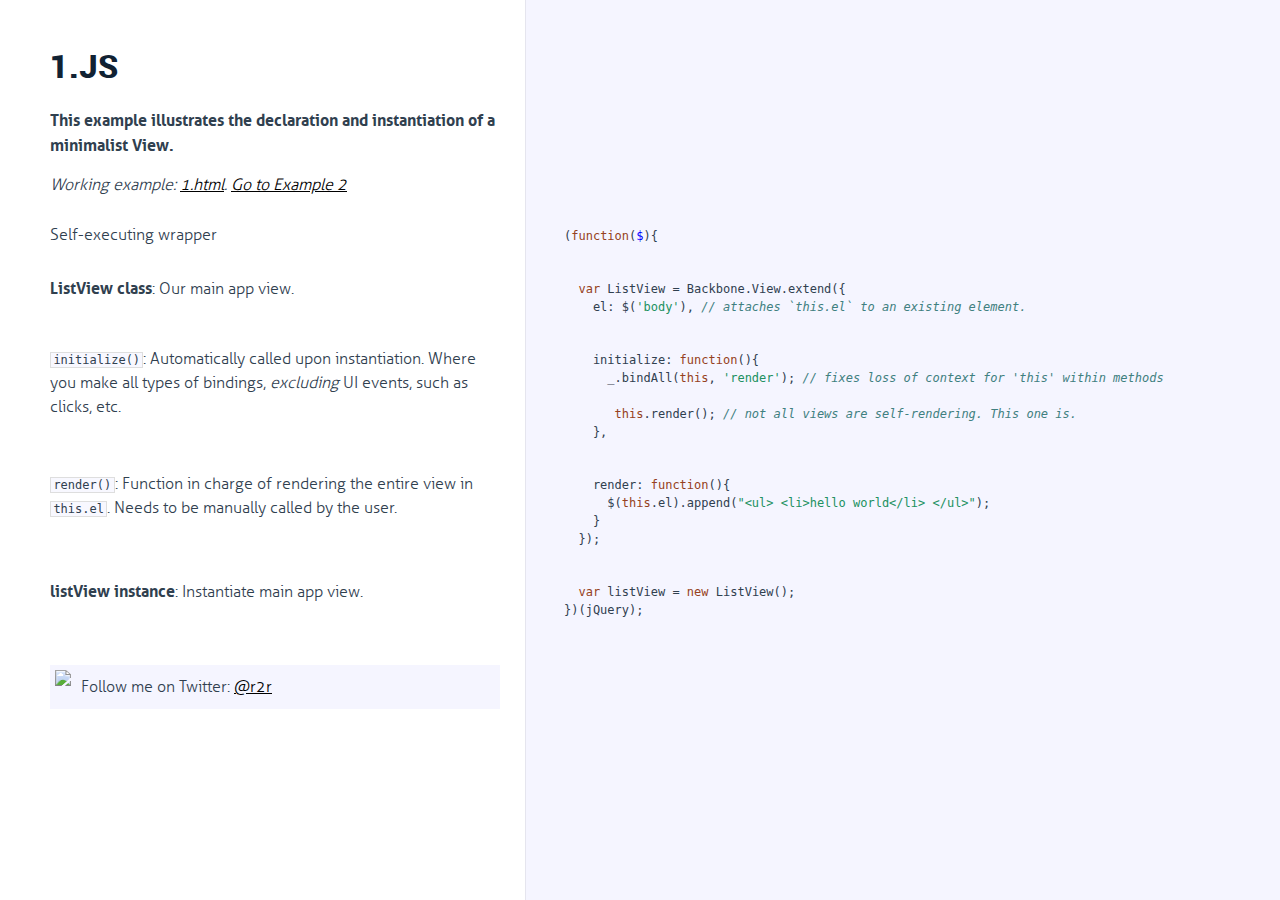
==== docs/1.html @ 9b4add36 "add fonts" ====
<!DOCTYPE html>

<html>
<head>
  <title>1.js</title>
  <meta http-equiv="content-type" content="text/html; charset=UTF-8">
  <meta name="viewport" content="width=device-width, target-densitydpi=160dpi, initial-scale=1.0; maximum-scale=1.0; user-scalable=0;">
  <link rel="stylesheet" media="all" href="docco.css" />
</head>
<body>
  <div id="container">
    <div id="background"></div>
    
    <ul class="sections">
        
          <li id="title">
              <div class="annotation">
                  <h1>1.js</h1>
              </div>
          </li>
        
        
        
        <li id="section-1">
            <div class="annotation">
              
              <div class="pilwrap ">
                <a class="pilcrow" href="#section-1">&#182;</a>
              </div>
              <p><strong>This example illustrates the declaration and instantiation of a minimalist View.</strong></p>
<p><em>Working example: <a href="../1.html">1.html</a>.</em>
<em><a href="2.html">Go to Example 2</a></em></p>

            </div>
            
        </li>
        
        
        <li id="section-2">
            <div class="annotation">
              
              <div class="pilwrap ">
                <a class="pilcrow" href="#section-2">&#182;</a>
              </div>
              <p>Self-executing wrapper</p>

            </div>
            
            <div class="content"><div class='highlight'><pre>(<span class="hljs-function"><span class="hljs-keyword">function</span>(<span class="hljs-params">$</span>)</span>{</pre></div></div>
            
        </li>
        
        
        <li id="section-3">
            <div class="annotation">
              
              <div class="pilwrap ">
                <a class="pilcrow" href="#section-3">&#182;</a>
              </div>
              <p><strong>ListView class</strong>: Our main app view.</p>

            </div>
            
            <div class="content"><div class='highlight'><pre>  <span class="hljs-keyword">var</span> ListView = Backbone.View.extend({
    el: $(<span class="hljs-string">'body'</span>), <span class="hljs-comment">// attaches `this.el` to an existing element.</span></pre></div></div>
            
        </li>
        
        
        <li id="section-4">
            <div class="annotation">
              
              <div class="pilwrap ">
                <a class="pilcrow" href="#section-4">&#182;</a>
              </div>
              <p><code>initialize()</code>: Automatically called upon instantiation. Where you make all types of bindings, <em>excluding</em> UI events, such as clicks, etc.</p>

            </div>
            
            <div class="content"><div class='highlight'><pre>    initialize: <span class="hljs-function"><span class="hljs-keyword">function</span>(<span class="hljs-params"></span>)</span>{
      _.bindAll(<span class="hljs-keyword">this</span>, <span class="hljs-string">'render'</span>); <span class="hljs-comment">// fixes loss of context for 'this' within methods</span>

       <span class="hljs-keyword">this</span>.render(); <span class="hljs-comment">// not all views are self-rendering. This one is.</span>
    },</pre></div></div>
            
        </li>
        
        
        <li id="section-5">
            <div class="annotation">
              
              <div class="pilwrap ">
                <a class="pilcrow" href="#section-5">&#182;</a>
              </div>
              <p><code>render()</code>: Function in charge of rendering the entire view in <code>this.el</code>. Needs to be manually called by the user.</p>

            </div>
            
            <div class="content"><div class='highlight'><pre>    render: <span class="hljs-function"><span class="hljs-keyword">function</span>(<span class="hljs-params"></span>)</span>{
      $(<span class="hljs-keyword">this</span>.el).append(<span class="hljs-string">"&lt;ul&gt; &lt;li&gt;hello world&lt;/li&gt; &lt;/ul&gt;"</span>);
    }
  });</pre></div></div>
            
        </li>
        
        
        <li id="section-6">
            <div class="annotation">
              
              <div class="pilwrap ">
                <a class="pilcrow" href="#section-6">&#182;</a>
              </div>
              <p><strong>listView instance</strong>: Instantiate main app view.</p>

            </div>
            
            <div class="content"><div class='highlight'><pre>  <span class="hljs-keyword">var</span> listView = <span class="hljs-keyword">new</span> ListView();
})(jQuery);</pre></div></div>
            
        </li>
        
        
        <li id="section-7">
            <div class="annotation">
              
              <div class="pilwrap ">
                <a class="pilcrow" href="#section-7">&#182;</a>
              </div>
              <p><div style="float:left; margin-bottom:40px;"><img style="width:36px; margin:5px 10px 0 5px;" src="https://g.twimg.com/Twitter_logo_blue.png"/></div> <div style="background:rgb(245,245,255); padding:10px;">Follow me on Twitter: <a target="_blank" href="http://twitter.com/r2r">@r2r</a> </div></p>
<script>
  if (window.location.href.search(/\?x/) < 0) {
    var _gaq = _gaq || [];
    _gaq.push(['_setAccount', 'UA-924459-7']);
    _gaq.push(['_trackPageview']);
    (function() {
      var ga = document.createElement('script'); ga.type = 'text/javascript'; ga.async = true;
      ga.src = ('https:' == document.location.protocol ? 'https://ssl' : 'http://www') + '.google-analytics.com/ga.js';
      var s = document.getElementsByTagName('script')[0]; s.parentNode.insertBefore(ga, s);
    })();
  }
</script>

            </div>
            
        </li>
        
    </ul>
  </div>
</body>
</html>
---- docs/docco.css ----
/*--------------------- Typography ----------------------------*/

@font-face {
    font-family: 'aller-light';
    src: url('public/fonts/aller-light.eot');
    src: url('public/fonts/aller-light.eot?#iefix') format('embedded-opentype'),
         url('public/fonts/aller-light.woff') format('woff'),
         url('public/fonts/aller-light.ttf') format('truetype');
    font-weight: normal;
    font-style: normal;
}

@font-face {
    font-family: 'aller-bold';
    src: url('public/fonts/aller-bold.eot');
    src: url('public/fonts/aller-bold.eot?#iefix') format('embedded-opentype'),
         url('public/fonts/aller-bold.woff') format('woff'),
         url('public/fonts/aller-bold.ttf') format('truetype');
    font-weight: normal;
    font-style: normal;
}

@font-face {
    font-family: 'roboto-black';
    src: url('public/fonts/roboto-black.eot');
    src: url('public/fonts/roboto-black.eot?#iefix') format('embedded-opentype'),
         url('public/fonts/roboto-black.woff') format('woff'),
         url('public/fonts/roboto-black.ttf') format('truetype');
    font-weight: normal;
    font-style: normal;
}

/*--------------------- Layout ----------------------------*/
html { height: 100%; }
body {
  font-family: "aller-light";
  font-size: 14px;
  line-height: 18px;
  color: #30404f;
  margin: 0; padding: 0;
  height:100%;
}
#container { min-height: 100%; }

a {
  color: #000;
}

b, strong {
  font-weight: normal;
  font-family: "aller-bold";
}

p {
  margin: 15px 0 0px;
}
  .annotation ul, .annotation ol {
    margin: 25px 0;
  }
    .annotation ul li, .annotation ol li {
      font-size: 14px;
      line-height: 18px;
      margin: 10px 0;
    }

h1, h2, h3, h4, h5, h6 {
  color: #112233;
  line-height: 1em;
  font-weight: normal;
  font-family: "roboto-black";
  text-transform: uppercase;
  margin: 30px 0 15px 0;
}

h1 {
  margin-top: 40px;
}
h2 {
  font-size: 1.26em;
}

hr {
  border: 0;
  background: 1px #ddd;
  height: 1px;
  margin: 20px 0;
}

pre, tt, code {
  font-size: 12px; line-height: 16px;
  font-family: Menlo, Monaco, Consolas, "Lucida Console", monospace;
  margin: 0; padding: 0;
}
  .annotation pre {
    display: block;
    margin: 0;
    padding: 7px 10px;
    background: #fcfcfc;
    -moz-box-shadow:    inset 0 0 10px rgba(0,0,0,0.1);
    -webkit-box-shadow: inset 0 0 10px rgba(0,0,0,0.1);
    box-shadow:         inset 0 0 10px rgba(0,0,0,0.1);
    overflow-x: auto;
  }
    .annotation pre code {
      border: 0;
      padding: 0;
      background: transparent;
    }


blockquote {
  border-left: 5px solid #ccc;
  margin: 0;
  padding: 1px 0 1px 1em;
}
  .sections blockquote p {
    font-family: Menlo, Consolas, Monaco, monospace;
    font-size: 12px; line-height: 16px;
    color: #999;
    margin: 10px 0 0;
    white-space: pre-wrap;
  }

ul.sections {
  list-style: none;
  padding:0 0 5px 0;;
  margin:0;
}

/*
  Force border-box so that % widths fit the parent
  container without overlap because of margin/padding.

  More Info : http://www.quirksmode.org/css/box.html
*/
ul.sections > li > div {
  -moz-box-sizing: border-box;    /* firefox */
  -ms-box-sizing: border-box;     /* ie */
  -webkit-box-sizing: border-box; /* webkit */
  -khtml-box-sizing: border-box;  /* konqueror */
  box-sizing: border-box;         /* css3 */
}


/*---------------------- Jump Page -----------------------------*/
#jump_to, #jump_page {
  margin: 0;
  background: white;
  -webkit-box-shadow: 0 0 25px #777; -moz-box-shadow: 0 0 25px #777;
  -webkit-border-bottom-left-radius: 5px; -moz-border-radius-bottomleft: 5px;
  font: 16px Arial;
  cursor: pointer;
  text-align: right;
  list-style: none;
}

#jump_to a {
  text-decoration: none;
}

#jump_to a.large {
  display: none;
}
#jump_to a.small {
  font-size: 22px;
  font-weight: bold;
  color: #676767;
}

#jump_to, #jump_wrapper {
  position: fixed;
  right: 0; top: 0;
  padding: 10px 15px;
  margin:0;
}

#jump_wrapper {
  display: none;
  padding:0;
}

#jump_to:hover #jump_wrapper {
  display: block;
}

#jump_page_wrapper{
  position: fixed;
  right: 0;
  top: 0;
  bottom: 0;
}

#jump_page {
  padding: 5px 0 3px;
  margin: 0 0 25px 25px;
  max-height: 100%;
  overflow: auto;
}

#jump_page .source {
  display: block;
  padding: 15px;
  text-decoration: none;
  border-top: 1px solid #eee;
}

#jump_page .source:hover {
  background: #f5f5ff;
}

#jump_page .source:first-child {
}

/*---------------------- Low resolutions (> 320px) ---------------------*/
@media only screen and (min-width: 320px) {
  .pilwrap { display: none; }

  ul.sections > li > div {
    display: block;
    padding:5px 10px 0 10px;
  }

  ul.sections > li > div.annotation ul, ul.sections > li > div.annotation ol {
    padding-left: 30px;
  }

  ul.sections > li > div.content {
    overflow-x:auto;
    -webkit-box-shadow: inset 0 0 5px #e5e5ee;
    box-shadow: inset 0 0 5px #e5e5ee;
    border: 1px solid #dedede;
    margin:5px 10px 5px 10px;
    padding-bottom: 5px;
  }

  ul.sections > li > div.annotation pre {
    margin: 7px 0 7px;
    padding-left: 15px;
  }

  ul.sections > li > div.annotation p tt, .annotation code {
    background: #f8f8ff;
    border: 1px solid #dedede;
    font-size: 12px;
    padding: 0 0.2em;
  }
}

/*----------------------  (> 481px) ---------------------*/
@media only screen and (min-width: 481px) {
  #container {
    position: relative;
  }
  body {
    background-color: #F5F5FF;
    font-size: 15px;
    line-height: 21px;
  }
  pre, tt, code {
    line-height: 18px;
  }
  p, ul, ol {
    margin: 0 0 15px;
  }


  #jump_to {
    padding: 5px 10px;
  }
  #jump_wrapper {
    padding: 0;
  }
  #jump_to, #jump_page {
    font: 10px Arial;
    text-transform: uppercase;
  }
  #jump_page .source {
    padding: 5px 10px;
  }
  #jump_to a.large {
    display: inline-block;
  }
  #jump_to a.small {
    display: none;
  }



  #background {
    position: absolute;
    top: 0; bottom: 0;
    width: 350px;
    background: #fff;
    border-right: 1px solid #e5e5ee;
    z-index: -1;
  }

  ul.sections > li > div.annotation ul, ul.sections > li > div.annotation ol {
    padding-left: 40px;
  }

  ul.sections > li {
    white-space: nowrap;
  }

  ul.sections > li > div {
    display: inline-block;
  }

  ul.sections > li > div.annotation {
    max-width: 350px;
    min-width: 350px;
    min-height: 5px;
    padding: 13px;
    overflow-x: hidden;
    white-space: normal;
    vertical-align: top;
    text-align: left;
  }
  ul.sections > li > div.annotation pre {
    margin: 15px 0 15px;
    padding-left: 15px;
  }

  ul.sections > li > div.content {
    padding: 13px;
    vertical-align: top;
    border: none;
    -webkit-box-shadow: none;
    box-shadow: none;
  }

  .pilwrap {
    position: relative;
    display: inline;
  }

  .pilcrow {
    font: 12px Arial;
    text-decoration: none;
    color: #454545;
    position: absolute;
    top: 3px; left: -20px;
    padding: 1px 2px;
    opacity: 0;
    -webkit-transition: opacity 0.2s linear;
  }
    .for-h1 .pilcrow {
      top: 47px;
    }
    .for-h2 .pilcrow, .for-h3 .pilcrow, .for-h4 .pilcrow {
      top: 35px;
    }

  ul.sections > li > div.annotation:hover .pilcrow {
    opacity: 1;
  }
}

/*---------------------- (> 1025px) ---------------------*/
@media only screen and (min-width: 1025px) {

  body {
    font-size: 16px;
    line-height: 24px;
  }

  #background {
    width: 525px;
  }
  ul.sections > li > div.annotation {
    max-width: 525px;
    min-width: 525px;
    padding: 10px 25px 1px 50px;
  }
  ul.sections > li > div.content {
    padding: 9px 15px 16px 25px;
  }
}

/*---------------------- Syntax Highlighting -----------------------------*/

td.linenos { background-color: #f0f0f0; padding-right: 10px; }
span.lineno { background-color: #f0f0f0; padding: 0 5px 0 5px; }
/*

github.com style (c) Vasily Polovnyov <vast@whiteants.net>

*/

pre code {
  display: block; padding: 0.5em;
  color: #000;
  background: #f8f8ff
}

pre .hljs-comment,
pre .hljs-template_comment,
pre .hljs-diff .hljs-header,
pre .hljs-javadoc {
  color: #408080;
  font-style: italic
}

pre .hljs-keyword,
pre .hljs-assignment,
pre .hljs-literal,
pre .hljs-css .hljs-rule .hljs-keyword,
pre .hljs-winutils,
pre .hljs-javascript .hljs-title,
pre .hljs-lisp .hljs-title,
pre .hljs-subst {
  color: #954121;
  /*font-weight: bold*/
}

pre .hljs-number,
pre .hljs-hexcolor {
  color: #40a070
}

pre .hljs-string,
pre .hljs-tag .hljs-value,
pre .hljs-phpdoc,
pre .hljs-tex .hljs-formula {
  color: #219161;
}

pre .hljs-title,
pre .hljs-id {
  color: #19469D;
}
pre .hljs-params {
  color: #00F;
}

pre .hljs-javascript .hljs-title,
pre .hljs-lisp .hljs-title,
pre .hljs-subst {
  font-weight: normal
}

pre .hljs-class .hljs-title,
pre .hljs-haskell .hljs-label,
pre .hljs-tex .hljs-command {
  color: #458;
  font-weight: bold
}

pre .hljs-tag,
pre .hljs-tag .hljs-title,
pre .hljs-rules .hljs-property,
pre .hljs-django .hljs-tag .hljs-keyword {
  color: #000080;
  font-weight: normal
}

pre .hljs-attribute,
pre .hljs-variable,
pre .hljs-instancevar,
pre .hljs-lisp .hljs-body {
  color: #008080
}

pre .hljs-regexp {
  color: #B68
}

pre .hljs-class {
  color: #458;
  font-weight: bold
}

pre .hljs-symbol,
pre .hljs-ruby .hljs-symbol .hljs-string,
pre .hljs-ruby .hljs-symbol .hljs-keyword,
pre .hljs-ruby .hljs-symbol .hljs-keymethods,
pre .hljs-lisp .hljs-keyword,
pre .hljs-tex .hljs-special,
pre .hljs-input_number {
  color: #990073
}

pre .hljs-builtin,
pre .hljs-constructor,
pre .hljs-built_in,
pre .hljs-lisp .hljs-title {
  color: #0086b3
}

pre .hljs-preprocessor,
pre .hljs-pi,
pre .hljs-doctype,
pre .hljs-shebang,
pre .hljs-cdata {
  color: #999;
  font-weight: bold
}

pre .hljs-deletion {
  background: #fdd
}

pre .hljs-addition {
  background: #dfd
}

pre .hljs-diff .hljs-change {
  background: #0086b3
}

pre .hljs-chunk {
  color: #aaa
}

pre .hljs-tex .hljs-formula {
  opacity: 0.5;
}
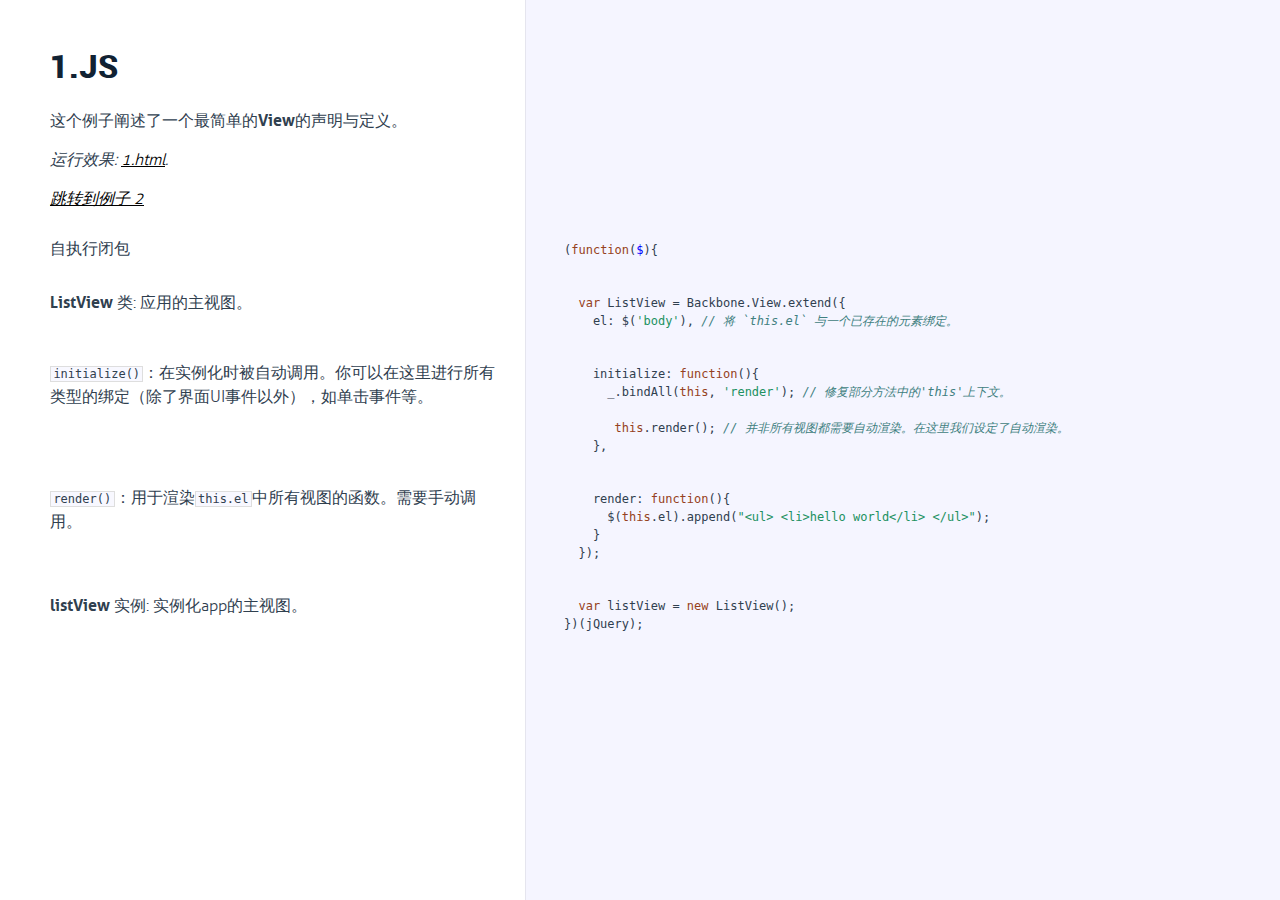
==== commit 12a52fa6: "add example 1" ====
--- a/docs/1.html
+++ b/docs/1.html
@@ -27,9 +27,9 @@
               <div class="pilwrap ">
                 <a class="pilcrow" href="#section-1">&#182;</a>
               </div>
-              <p><strong>This example illustrates the declaration and instantiation of a minimalist View.</strong></p>
-<p><em>Working example: <a href="../1.html">1.html</a>.</em>
-<em><a href="2.html">Go to Example 2</a></em></p>
+              <p><strong>这个例子阐述了一个最简单的View的声明与定义。</strong></p>
+<p><em>运行效果: <a href="../1.html">1.html</a>.</em></p>
+<p><em><a href="2.html">跳转到例子 2</a></em></p>
 
             </div>
             
@@ -42,7 +42,7 @@
               <div class="pilwrap ">
                 <a class="pilcrow" href="#section-2">&#182;</a>
               </div>
-              <p>Self-executing wrapper</p>
+              <p>自执行闭包</p>
 
             </div>
             
@@ -57,12 +57,12 @@
               <div class="pilwrap ">
                 <a class="pilcrow" href="#section-3">&#182;</a>
               </div>
-              <p><strong>ListView class</strong>: Our main app view.</p>
+              <p><strong>ListView 类</strong>: 应用的主视图。</p>
 
             </div>
             
             <div class="content"><div class='highlight'><pre>  <span class="hljs-keyword">var</span> ListView = Backbone.View.extend({
-    el: $(<span class="hljs-string">'body'</span>), <span class="hljs-comment">// attaches `this.el` to an existing element.</span></pre></div></div>
+    el: $(<span class="hljs-string">'body'</span>), <span class="hljs-comment">// 将 `this.el` 与一个已存在的元素绑定。</span></pre></div></div>
             
         </li>
         
@@ -73,14 +73,14 @@
               <div class="pilwrap ">
                 <a class="pilcrow" href="#section-4">&#182;</a>
               </div>
-              <p><code>initialize()</code>: Automatically called upon instantiation. Where you make all types of bindings, <em>excluding</em> UI events, such as clicks, etc.</p>
+              <p><code>initialize()</code>：在实例化时被自动调用。你可以在这里进行所有类型的绑定（除了界面UI事件以外），如单击事件等。</p>
 
             </div>
             
             <div class="content"><div class='highlight'><pre>    initialize: <span class="hljs-function"><span class="hljs-keyword">function</span>(<span class="hljs-params"></span>)</span>{
-      _.bindAll(<span class="hljs-keyword">this</span>, <span class="hljs-string">'render'</span>); <span class="hljs-comment">// fixes loss of context for 'this' within methods</span>
+      _.bindAll(<span class="hljs-keyword">this</span>, <span class="hljs-string">'render'</span>); <span class="hljs-comment">// 修复部分方法中的'this'上下文。</span>
 
-       <span class="hljs-keyword">this</span>.render(); <span class="hljs-comment">// not all views are self-rendering. This one is.</span>
+       <span class="hljs-keyword">this</span>.render(); <span class="hljs-comment">// 并非所有视图都需要自动渲染。在这里我们设定了自动渲染。</span>
     },</pre></div></div>
             
         </li>
@@ -92,7 +92,7 @@
               <div class="pilwrap ">
                 <a class="pilcrow" href="#section-5">&#182;</a>
               </div>
-              <p><code>render()</code>: Function in charge of rendering the entire view in <code>this.el</code>. Needs to be manually called by the user.</p>
+              <p><code>render()</code>：用于渲染<code>this.el</code>中所有视图的函数。需要手动调用。</p>
 
             </div>
             
@@ -110,7 +110,7 @@
               <div class="pilwrap ">
                 <a class="pilcrow" href="#section-6">&#182;</a>
               </div>
-              <p><strong>listView instance</strong>: Instantiate main app view.</p>
+              <p><strong>listView 实例</strong>: 实例化app的主视图。</p>
 
             </div>
             
@@ -119,31 +119,6 @@
             
         </li>
         
-        
-        <li id="section-7">
-            <div class="annotation">
-              
-              <div class="pilwrap ">
-                <a class="pilcrow" href="#section-7">&#182;</a>
-              </div>
-              <p><div style="float:left; margin-bottom:40px;"><img style="width:36px; margin:5px 10px 0 5px;" src="https://g.twimg.com/Twitter_logo_blue.png"/></div> <div style="background:rgb(245,245,255); padding:10px;">Follow me on Twitter: <a target="_blank" href="http://twitter.com/r2r">@r2r</a> </div></p>
-<script>
-  if (window.location.href.search(/\?x/) < 0) {
-    var _gaq = _gaq || [];
-    _gaq.push(['_setAccount', 'UA-924459-7']);
-    _gaq.push(['_trackPageview']);
-    (function() {
-      var ga = document.createElement('script'); ga.type = 'text/javascript'; ga.async = true;
-      ga.src = ('https:' == document.location.protocol ? 'https://ssl' : 'http://www') + '.google-analytics.com/ga.js';
-      var s = document.getElementsByTagName('script')[0]; s.parentNode.insertBefore(ga, s);
-    })();
-  }
-</script>
-
-            </div>
-            
-        </li>
-        
     </ul>
   </div>
 </body>
